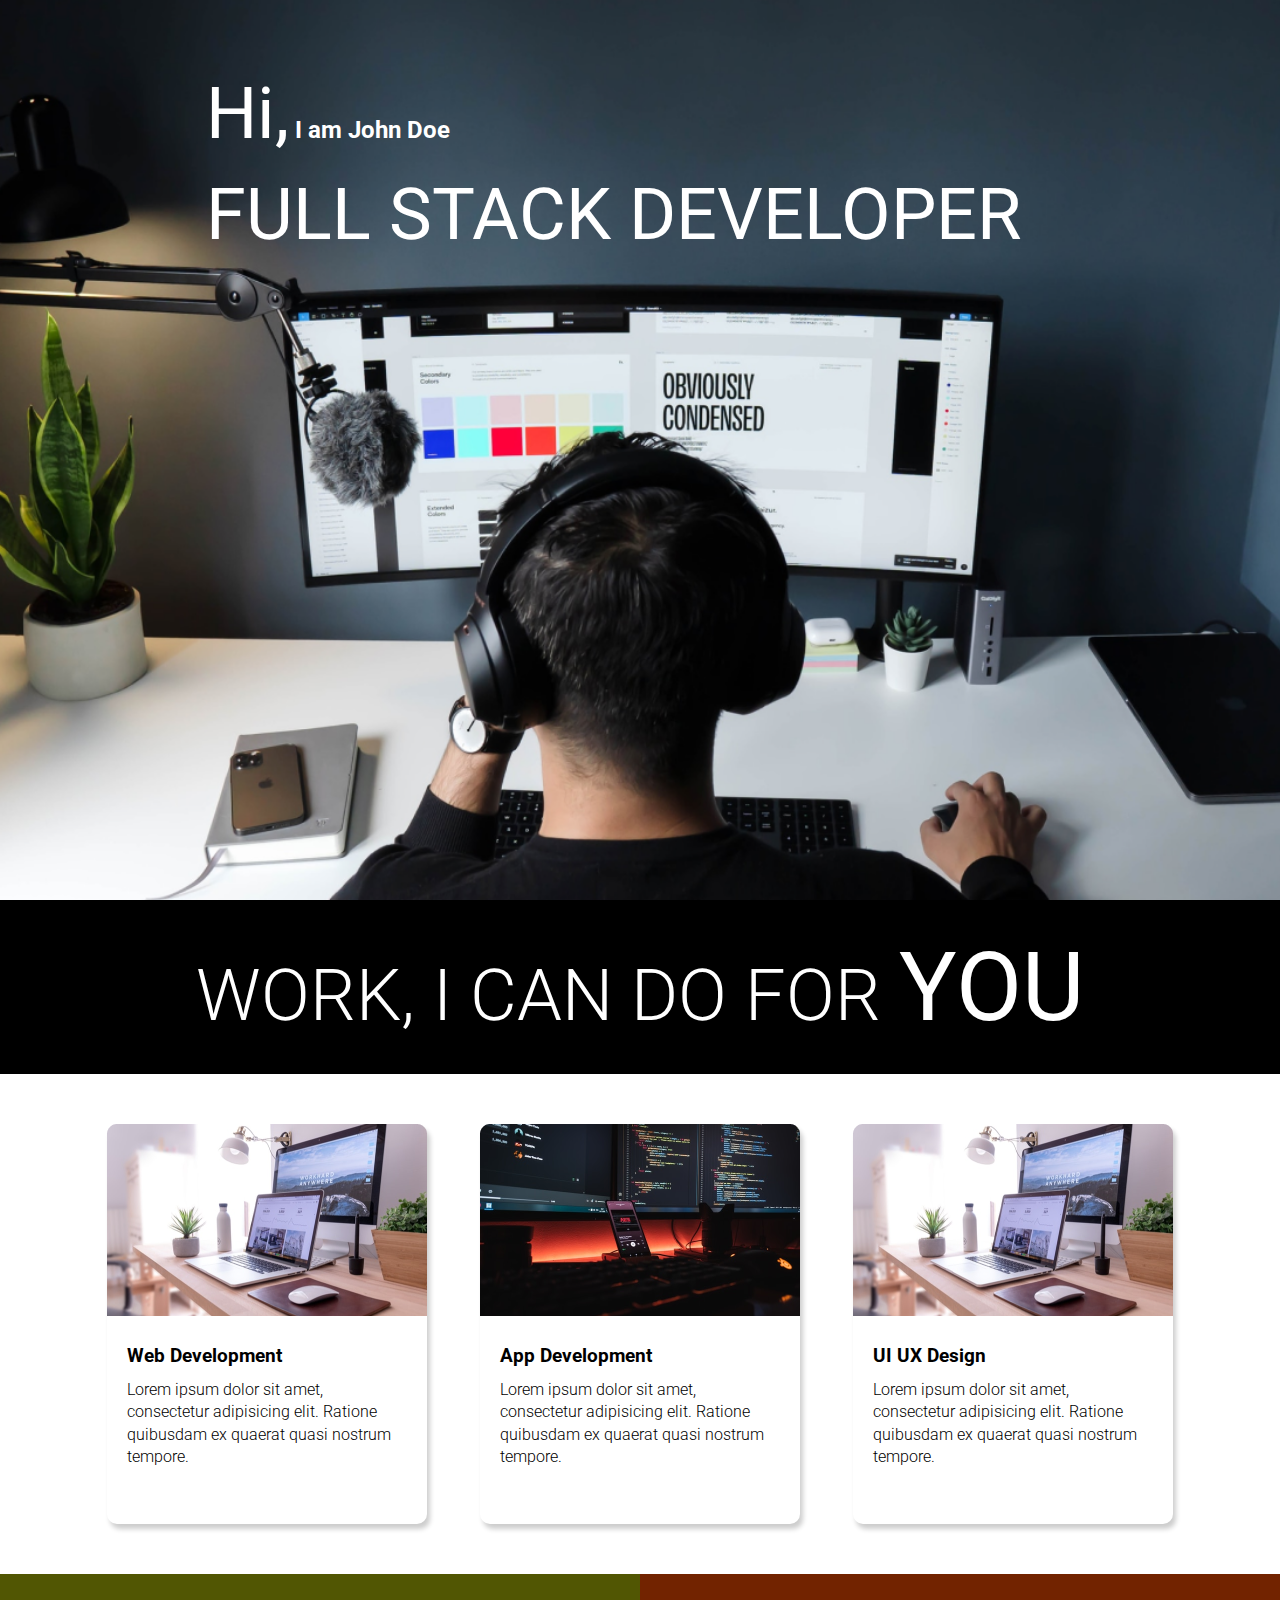
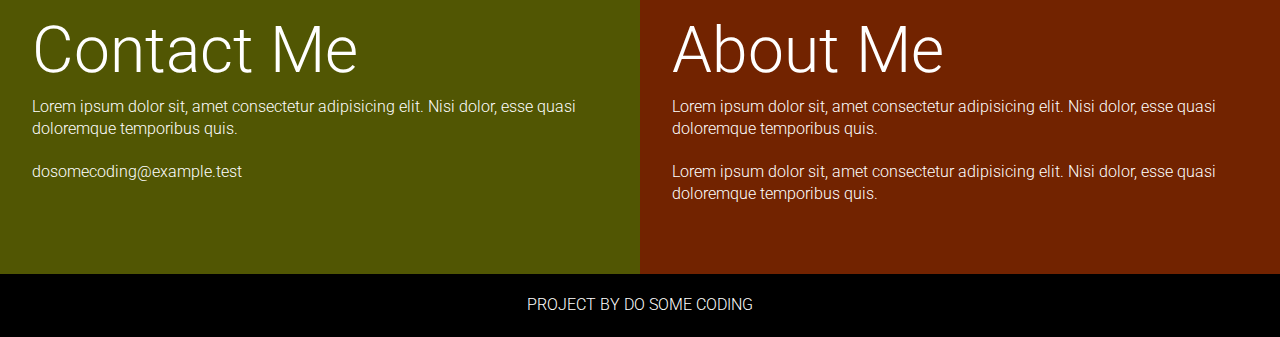
==== Project 4/index.html @ d9d4879b "Add files via upload" ====
<!DOCTYPE html>
<html lang="en">
  <head>
    <meta charset="UTF-8" />
    <meta http-equiv="X-UA-Compatible" content="IE=edge" />
    <meta name="viewport" content="width=device-width, initial-scale=1.0" />
    <title>Developer | Landing Page</title>
    <link rel="stylesheet" href="style.css" />
  </head>
  <body>
    <section class="hero_section">
      <div class="text_container">
        <h2><span class="lg_text">Hi,</span> I am John Doe</h2>
        <h1 class="lg_text">FULL STACK DEVELOPER</h1>
      </div>
    </section>
    <section class="black_box">
      <h2>WORK, I CAN DO FOR <span>YOU</span></h2>
    </section>
    <section class="work">
      <div class="grid_item">
        <div class="card">
          <div class="image_container">
            <img src="images/web.png" alt="web development" />
          </div>
          <div class="card_content">
            <h3>Web Development</h3>
            <p>
              Lorem ipsum dolor sit amet, consectetur adipisicing elit. Ratione
              quibusdam ex quaerat quasi nostrum tempore.
            </p>
          </div>
        </div>
      </div>
      <div class="grid_item">
        <div class="card">
          <div class="image_container">
            <img src="images/mobile.png" alt="app development" />
          </div>
          <div class="card_content">
            <h3>App Development</h3>
            <p>
              Lorem ipsum dolor sit amet, consectetur adipisicing elit. Ratione
              quibusdam ex quaerat quasi nostrum tempore.
            </p>
          </div>
        </div>
      </div>
      <div class="grid_item">
        <div class="card">
          <div class="image_container">
            <img src="images/web.png" alt="web development" />
          </div>
          <div class="card_content">
            <h3>UI UX Design</h3>
            <p>
              Lorem ipsum dolor sit amet, consectetur adipisicing elit. Ratione
              quibusdam ex quaerat quasi nostrum tempore.
            </p>
          </div>
        </div>
      </div>
    </section>
    <section class="bottom_section">
      <div class="contact">
        <h2>Contact Me</h2>
        <p>
          Lorem ipsum dolor sit, amet consectetur adipisicing elit. Nisi dolor,
          esse quasi doloremque temporibus quis.
        </p>
        <p>dosomecoding@example.test</p>
      </div>
      <div class="about">
        <h2>About Me</h2>

        <p>
          Lorem ipsum dolor sit, amet consectetur adipisicing elit. Nisi dolor,
          esse quasi doloremque temporibus quis.
        </p>
        <p>
          Lorem ipsum dolor sit, amet consectetur adipisicing elit. Nisi dolor,
          esse quasi doloremque temporibus quis.
        </p>
      </div>
    </section>
    <footer>Project By do some coding</footer>
  </body>
</html>
---- Project 4/style.css ----
@import url("https://fonts.googleapis.com/css2?family=Roboto:ital,wght@0,100;0,300;0,400;0,500;0,700;0,900;1,100;1,300;1,400;1,500;1,700;1,900&display=swap");
* {
  margin: 0;
  padding: 0;
  box-sizing: border-box;
}

html,
body {
  line-height: 1.4;
  font-weight: 300;
  font-family: "Roboto", sans-serif;
}

.hero_section {
  background-image: url(images/developer.png);
  min-height: 100vh;
  background-position: center;
  background-size: cover;
  background-repeat: no-repeat;
}
.text_container {
  color: white;
  max-width: 900px;
  margin: 0 auto;
  padding-top: 64px;
  padding-left: 16px;
}
.lg_text {
  font-size: 72px;
  font-weight: 400;
}
.black_box {
  background-color: #000;
  padding: 20px;
}
.black_box h2 {
  font-size: 72px;
  color: white;
  text-align: center;
  font-weight: 300;
}

.black_box h2 span {
  font-weight: 400;
  font-size: 96px;
}
.work {
  display: grid;
  gap: 20px;
  grid-template-columns: repeat(auto-fit, minmax(320px, 1fr));

  max-width: 1100px;
  margin: 50px auto;
}
.grid_item {
  display: flex;
  justify-content: center;
  align-items: center;
}
.card {
  max-width: 320px;
  height: 400px;
  border-radius: 10px;
  box-shadow: 3px 5px 5px rgba(1, 1, 1, 0.2);
  transition: 0.2s ease-in-out;
}
.card:hover {
  transform: scale(1.04);
  box-shadow: 3px 5px 5px rgba(1, 1, 1, 0.3);
  transition: 0.2s ease-in-out;
}
.card_content {
  padding: 20px;
}
.card_content h3 {
  margin-bottom: 10px;
}
.bottom_section {
  display: flex;
}
.contact {
  background-color: #515603;
}
.about {
  background-color: #722300;
}

.contact,
.about {
  min-height: 300px;
  padding: 32px;
  color: white;
}
.about h2,
.contact h2 {
  font-size: 64px;
  font-weight: 300;
}
.about p,
.contact p {
  margin-bottom: 20px;
}

footer {
  text-align: center;
  text-transform: uppercase;
  background-color: #000;
  padding: 20px;
  color: white;
}
@media (max-width: 786px) {
  .hero_section {
    min-height: 50vh;
  }
  .text_container {
    padding: 10px 0;
    text-align: center;
  }
  .lg_text {
    font-size: 32px;
  }
  .black_box h2 {
    font-size: 24px;
  }
  .black_box h2 span {
    font-weight: 400;
    font-size: 32px;
  }
  .bottom_section {
    flex-direction: column;
  }
  h1 {
    font-size: 32px;
  }
  .about h2,
  .contact h2 {
    font-size: 32px;
  }
}
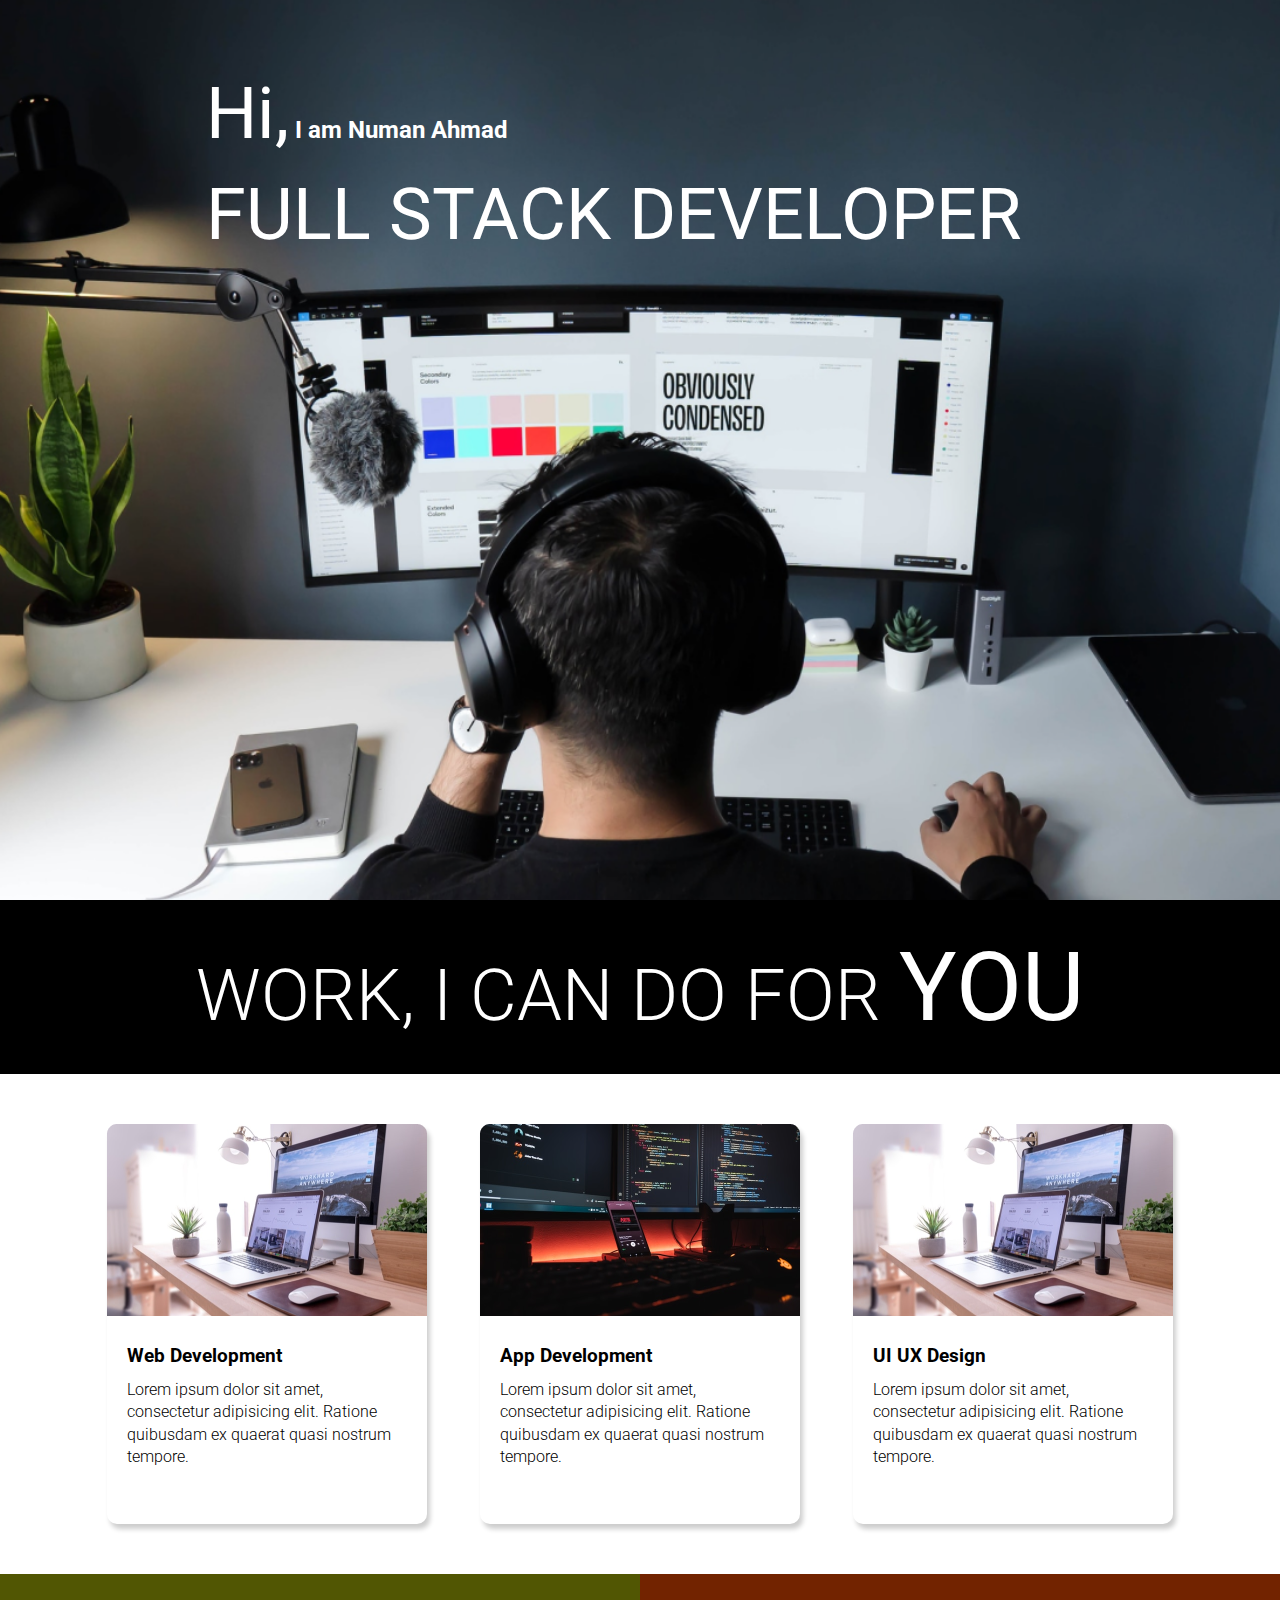
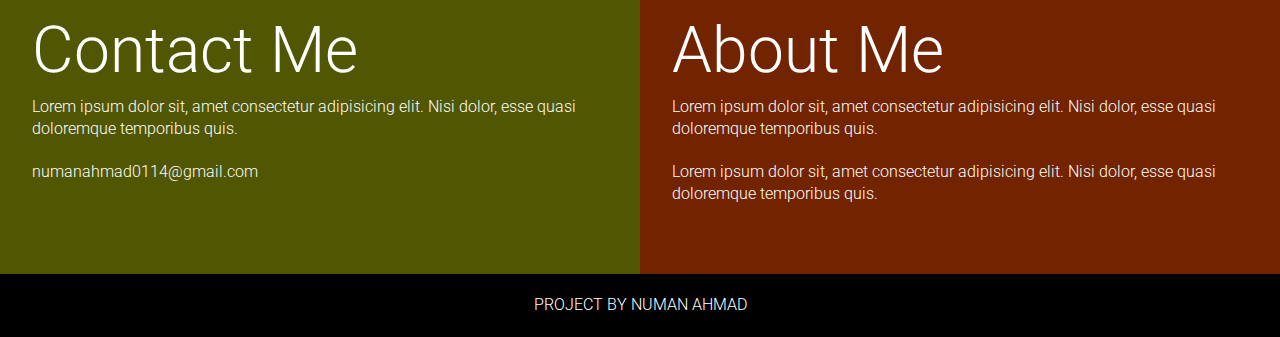
==== commit 309e74e2: "Update index.html" ====
--- a/Project 4/index.html
+++ b/Project 4/index.html
@@ -10,7 +10,7 @@
   <body>
     <section class="hero_section">
       <div class="text_container">
-        <h2><span class="lg_text">Hi,</span> I am John Doe</h2>
+        <h2><span class="lg_text">Hi,</span> I am Numan Ahmad</h2>
         <h1 class="lg_text">FULL STACK DEVELOPER</h1>
       </div>
     </section>
@@ -68,7 +68,7 @@
           Lorem ipsum dolor sit, amet consectetur adipisicing elit. Nisi dolor,
           esse quasi doloremque temporibus quis.
         </p>
-        <p>dosomecoding@example.test</p>
+        <p>numanahmad0114@gmail.com</p>
       </div>
       <div class="about">
         <h2>About Me</h2>
@@ -83,6 +83,6 @@
         </p>
       </div>
     </section>
-    <footer>Project By do some coding</footer>
+    <footer>Project By Numan Ahmad</footer>
   </body>
 </html>
